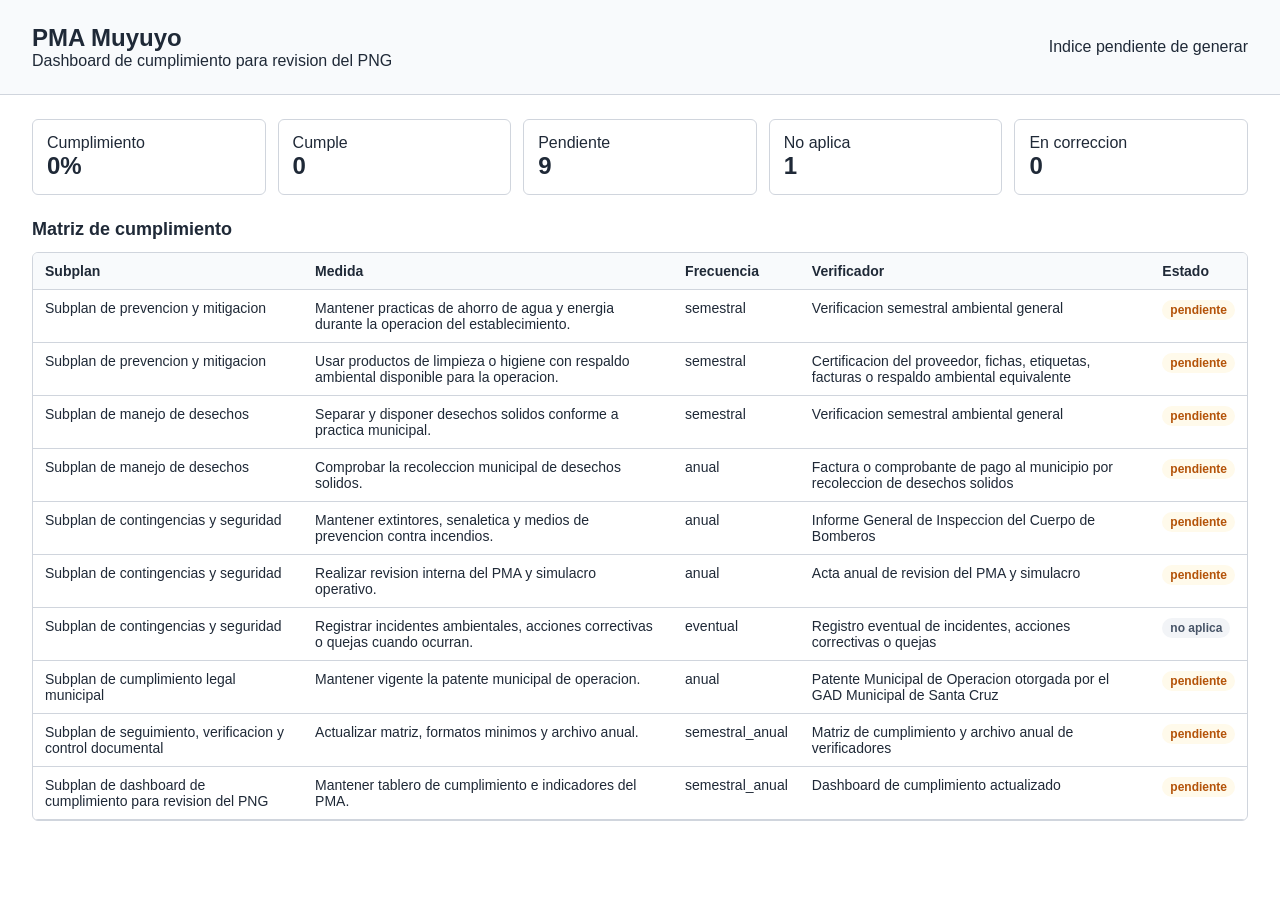
==== index.html @ cb05a980 "Add files via upload REPOSITORIO PLAN AMBIENTAL HMUYUYO 2026" ====
<!doctype html>
<html lang="es">
  <head>
    <meta charset="utf-8">
    <meta name="viewport" content="width=device-width, initial-scale=1">
    <title>PMA Muyuyo - Dashboard de cumplimiento</title>
    <link rel="stylesheet" href="./styles.css">
  </head>
  <body>
    <header class="topbar">
      <div>
        <h1>PMA Muyuyo</h1>
        <p>Dashboard de cumplimiento para revision del PNG</p>
      </div>
      <span id="last-update">Sin indice generado</span>
    </header>

    <main>
      <section class="summary" id="summary"></section>
      <section>
        <h2>Matriz de cumplimiento</h2>
        <div class="table-wrap">
          <table>
            <thead>
              <tr>
                <th>Subplan</th>
                <th>Medida</th>
                <th>Frecuencia</th>
                <th>Verificador</th>
                <th>Estado</th>
              </tr>
            </thead>
            <tbody id="matrix-body"></tbody>
          </table>
        </div>
      </section>
    </main>

    <script src="./app.js"></script>
  </body>
</html>
---- styles.css ----
:root {
  color-scheme: light;
  --ink: #1f2937;
  --muted: #667085;
  --line: #d0d5dd;
  --soft: #f8fafc;
  --ok: #157347;
  --pending: #b45309;
  --na: #475467;
  --fix: #b42318;
}

* {
  box-sizing: border-box;
}

body {
  margin: 0;
  font-family: Arial, Helvetica, sans-serif;
  color: var(--ink);
  background: #ffffff;
}

.topbar {
  display: flex;
  align-items: center;
  justify-content: space-between;
  gap: 24px;
  padding: 24px 32px;
  border-bottom: 1px solid var(--line);
  background: var(--soft);
}

h1,
h2,
p {
  margin: 0;
}

h1 {
  font-size: 24px;
}

h2 {
  margin-bottom: 12px;
  font-size: 18px;
}

main {
  padding: 24px 32px;
}

.summary {
  display: grid;
  grid-template-columns: repeat(auto-fit, minmax(180px, 1fr));
  gap: 12px;
  margin-bottom: 24px;
}

.metric {
  border: 1px solid var(--line);
  padding: 14px;
  border-radius: 6px;
}

.metric strong {
  display: block;
  font-size: 24px;
}

.table-wrap {
  overflow-x: auto;
  border: 1px solid var(--line);
  border-radius: 6px;
}

table {
  width: 100%;
  border-collapse: collapse;
  min-width: 920px;
}

th,
td {
  padding: 10px 12px;
  border-bottom: 1px solid var(--line);
  text-align: left;
  vertical-align: top;
  font-size: 14px;
}

th {
  background: var(--soft);
}

.status {
  display: inline-block;
  padding: 3px 8px;
  border-radius: 999px;
  font-size: 12px;
  font-weight: 700;
}

.cumple {
  color: var(--ok);
  background: #ecfdf3;
}

.pendiente {
  color: var(--pending);
  background: #fffaeb;
}

.no_aplica {
  color: var(--na);
  background: #f2f4f7;
}

.en_correccion {
  color: var(--fix);
  background: #fef3f2;
}
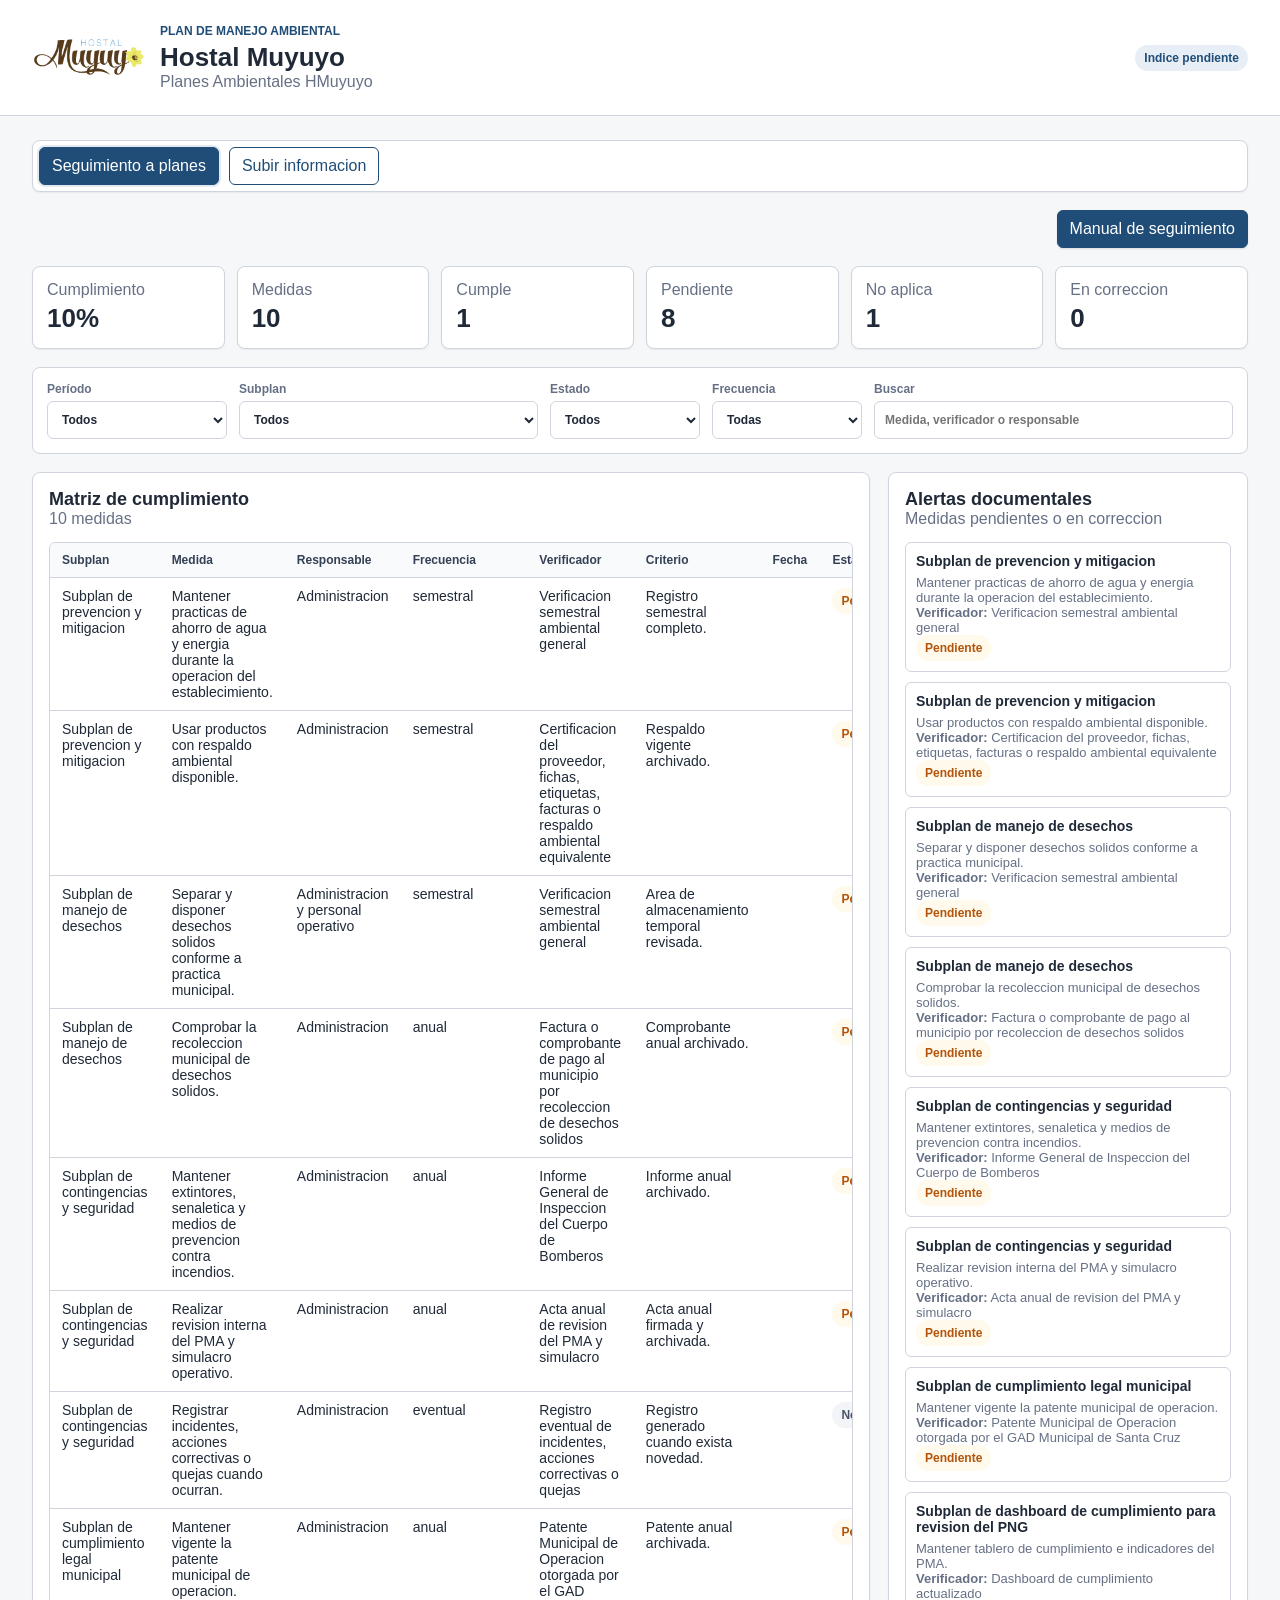
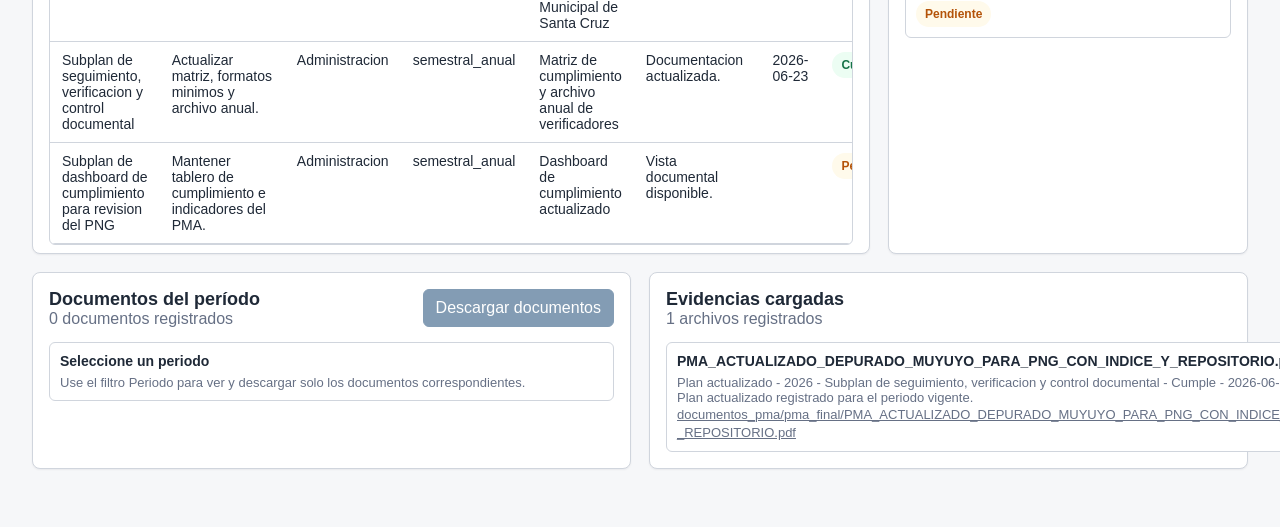
==== commit e38f1bea: "Add files via upload UPDATE" ====
--- a/index.html
+++ b/index.html
@@ -1,41 +1,283 @@
-<!doctype html>
-<html lang="es">
-  <head>
-    <meta charset="utf-8">
-    <meta name="viewport" content="width=device-width, initial-scale=1">
-    <title>PMA Muyuyo - Dashboard de cumplimiento</title>
-    <link rel="stylesheet" href="./styles.css">
-  </head>
-  <body>
-    <header class="topbar">
-      <div>
-        <h1>PMA Muyuyo</h1>
-        <p>Dashboard de cumplimiento para revision del PNG</p>
+<!doctype html>
+<html lang="es">
+  <head>
+    <meta charset="utf-8">
+    <meta name="viewport" content="width=device-width, initial-scale=1">
+    <title>PMA Muyuyo - Seguimiento documental</title>
+    <link rel="stylesheet" href="./styles.css">
+  </head>
+  <body>
+    <header class="app-header">
+      <div class="brand">
+        <img class="brand-logo" src="[data-uri]" alt="Hostal Muyuyo">
+        <div>
+        <p class="eyebrow">Plan de Manejo Ambiental</p>
+        <h1>Hostal Muyuyo</h1>
+        <p class="subtitle">Planes Ambientales HMuyuyo</p>
+        </div>
       </div>
-      <span id="last-update">Sin indice generado</span>
+      <div class="header-actions">
+        <span id="last-update" class="pill">Indice pendiente</span>
+      </div>
     </header>
 
     <main>
-      <section class="summary" id="summary"></section>
-      <section>
-        <h2>Matriz de cumplimiento</h2>
-        <div class="table-wrap">
-          <table>
-            <thead>
-              <tr>
-                <th>Subplan</th>
-                <th>Medida</th>
-                <th>Frecuencia</th>
-                <th>Verificador</th>
-                <th>Estado</th>
-              </tr>
-            </thead>
-            <tbody id="matrix-body"></tbody>
-          </table>
-        </div>
+      <nav class="main-menu" aria-label="Menu principal">
+        <button id="nav-dashboard" class="menu-button active" type="button" data-view="dashboard">Seguimiento a planes</button>
+        <button id="nav-upload" class="menu-button" type="button" data-view="upload">Subir informacion</button>
+      </nav>
+
+      <section id="view-dashboard" class="view active">
+      <section class="section-actions">
+        <a class="button-link" href="./docs/MANUAL_SEGUIMIENTO.html" target="_blank" rel="noopener">Manual de seguimiento</a>
+      </section>
+      <section class="metrics" id="summary"></section>
+
+      <section class="toolbar" aria-label="Filtros de cumplimiento">
+        <label>
+          Período
+          <select id="filter-period"></select>
+        </label>
+        <label>
+          Subplan
+          <select id="filter-subplan"></select>
+        </label>
+        <label>
+          Estado
+          <select id="filter-status">
+            <option value="todos">Todos</option>
+            <option value="cumple">Cumple</option>
+            <option value="pendiente">Pendiente</option>
+            <option value="no_aplica">No aplica</option>
+            <option value="en_correccion">En correccion</option>
+          </select>
+        </label>
+        <label>
+          Frecuencia
+          <select id="filter-frequency"></select>
+        </label>
+        <label class="search">
+          Buscar
+          <input id="filter-text" type="search" placeholder="Medida, verificador o responsable">
+        </label>
+      </section>
+
+      <section class="layout">
+        <article class="panel wide">
+          <div class="panel-head">
+            <div>
+              <h2>Matriz de cumplimiento</h2>
+              <p id="matrix-count">0 medidas</p>
+            </div>
+          </div>
+          <div class="table-wrap">
+            <table>
+              <thead>
+                <tr>
+                  <th>Subplan</th>
+                  <th>Medida</th>
+                  <th>Responsable</th>
+                  <th>Frecuencia</th>
+                  <th>Verificador</th>
+                  <th>Criterio</th>
+                  <th>Fecha</th>
+                  <th>Estado</th>
+                  <th>Evidencias</th>
+                </tr>
+              </thead>
+              <tbody id="matrix-body"></tbody>
+            </table>
+          </div>
+        </article>
+
+        <article class="panel">
+          <div class="panel-head">
+            <div>
+              <h2>Alertas documentales</h2>
+              <p>Medidas pendientes o en correccion</p>
+            </div>
+          </div>
+          <div id="alerts" class="stack"></div>
+        </article>
+      </section>
+
+      <section class="layout">
+        <article class="panel">
+          <div class="panel-head">
+            <div>
+              <h2>Documentos del período</h2>
+              <p id="period-doc-count">0 documentos registrados</p>
+            </div>
+            <button id="download-documents" type="button">Descargar documentos</button>
+          </div>
+          <div id="period-documents" class="stack"></div>
+        </article>
+
+        <article class="panel">
+          <div class="panel-head">
+            <div>
+              <h2>Evidencias cargadas</h2>
+              <p id="evidence-count">0 archivos registrados</p>
+            </div>
+          </div>
+          <div id="evidence-list" class="stack"></div>
+        </article>
+      </section>
+      </section>
+
+      <section id="view-upload" class="view" hidden>
+      <section id="upload-login" class="panel auth-panel">
+        <div class="panel-head">
+          <div>
+            <h2>Acceso para subir informacion</h2>
+            <p>Ingreso basico para proteger la carga del indice documental.</p>
+          </div>
+          <a class="button-link" href="./docs/MANUAL_SUBIR_INFORMACION.html" target="_blank" rel="noopener">Manual para subir informacion</a>
+        </div>
+        <form id="login-form" class="login-grid">
+          <label>
+            Usuario
+            <input id="login-user" autocomplete="username" required>
+          </label>
+          <label>
+            Contrasena
+            <input id="login-pass" type="password" autocomplete="current-password" required>
+          </label>
+          <button type="submit">Ingresar</button>
+        </form>
+        <p id="login-message" class="form-message" aria-live="polite"></p>
+      </section>
+
+      <div id="upload-workspace" hidden>
+      <section class="panel">
+        <div class="panel-head">
+          <div>
+            <h2>Registro de cumplimiento del plan vigente</h2>
+            <p>Alimenta la matriz consolidada desde el periodo 2026-2028 en adelante.</p>
+          </div>
+        </div>
+        <form id="matrix-form" class="editor-grid">
+          <label>
+            Medida del PMA
+            <select id="matrix-measure"></select>
+          </label>
+          <label>
+            Estado
+            <select id="matrix-status">
+              <option value="cumple">Cumple</option>
+              <option value="pendiente">Pendiente</option>
+              <option value="no_aplica">No aplica</option>
+              <option value="en_correccion">En correccion</option>
+            </select>
+          </label>
+          <label>
+            Fecha de revision
+            <input id="matrix-date" type="date" required>
+          </label>
+          <label>
+            Periodo
+            <select id="matrix-period"></select>
+          </label>
+          <label>
+            Responsable de revision
+            <input id="matrix-responsible" value="Administracion">
+          </label>
+          <label>
+            Ruta del verificador
+            <input id="matrix-path" required placeholder="evidencias/2026/05_verificacion_semestral/archivo.pdf">
+          </label>
+          <label>
+            Nombre del verificador
+            <input id="matrix-name" placeholder="archivo.pdf">
+          </label>
+          <label class="wide-field">
+            Observacion breve
+            <textarea id="matrix-notes" rows="3" placeholder="Resumen del cumplimiento o novedad documentada"></textarea>
+          </label>
+          <button type="submit">Agregar a matriz</button>
+        </form>
+      </section>
+
+      <section class="panel">
+        <div class="panel-head">
+          <div>
+            <h2>Carga asistida de evidencias</h2>
+            <p>Selecciona archivos, define la carpeta del repositorio y genera el indice actualizado sin escribir JSON.</p>
+          </div>
+          <button id="download-index" type="button">Descargar indice</button>
+        </div>
+        <div class="assistant-grid">
+          <label>
+            Importar indice existente
+            <input id="import-index-file" type="file" accept="application/json,.json">
+          </label>
+          <label>
+            Carpeta destino en GitHub
+            <select id="assisted-folder"></select>
+          </label>
+          <label>
+            Archivos a registrar
+            <input id="assisted-files" type="file" multiple>
+          </label>
+          <button id="assisted-add-files" type="button">Agregar seleccionados</button>
+        </div>
+        <div id="assisted-preview" class="stack assisted-preview"></div>
+      </section>
+
+      <section class="panel">
+        <div class="panel-head">
+          <div>
+            <h2>Editor manual de indice</h2>
+            <p>Agrega evidencias y descarga el archivo <strong>evidence-index.json</strong> para subirlo manualmente a GitHub.</p>
+          </div>
+        </div>
+        <form id="evidence-form" class="editor-grid">
+          <label>
+            Ruta del archivo
+            <input id="evidence-path" required placeholder="evidencias/2026/01_patente_municipal/archivo.pdf">
+          </label>
+          <label>
+            Nombre
+            <input id="evidence-name" placeholder="archivo.pdf">
+          </label>
+          <label>
+            Tipo
+            <select id="evidence-type">
+              <option value="patente_municipal">Patente municipal</option>
+              <option value="bomberos">Bomberos</option>
+              <option value="desechos_solidos">Desechos solidos</option>
+              <option value="productos_proveedor">Productos proveedor</option>
+              <option value="verificacion_semestral">Verificacion semestral</option>
+              <option value="acta_pma_simulacro">Acta PMA y simulacro</option>
+              <option value="incidentes_acciones_quejas">Incidentes, acciones o quejas</option>
+              <option value="informe_cumplimiento">Informe de cumplimiento</option>
+              <option value="oficio_presentacion">Oficio de presentacion</option>
+              <option value="anexos">Anexos</option>
+            </select>
+          </label>
+          <label>
+            Subplan
+            <select id="evidence-subplan"></select>
+          </label>
+          <label>
+            Anio
+            <input id="evidence-year" type="number" min="2015" max="2035" value="2026">
+          </label>
+          <label>
+            Período
+            <select id="evidence-period"></select>
+          </label>
+          <button type="submit">Agregar al indice</button>
+        </form>
+      </section>
+      </div>
       </section>
     </main>
-
-    <script src="./app.js"></script>
-  </body>
-</html>
+
+    <template id="empty-template">
+      <div class="empty">Sin registros para mostrar.</div>
+    </template>
+
+    <script src="./app.js"></script>
+  </body>
+</html>
--- a/styles.css
+++ b/styles.css
@@ -1,13 +1,21 @@
 :root {
   color-scheme: light;
+  --bg: #f6f7f9;
+  --panel: #ffffff;
   --ink: #1f2937;
   --muted: #667085;
   --line: #d0d5dd;
   --soft: #f8fafc;
+  --soft-2: #eef2f6;
+  --blue: #1f4d78;
+  --glow: #39ff14;
+  --glow-strong: rgba(57, 255, 20, 0.72);
+  --glow-soft: rgba(57, 255, 20, 0.28);
   --ok: #157347;
   --pending: #b45309;
   --na: #475467;
   --fix: #b42318;
+  --shadow: 0 1px 2px rgba(16, 24, 40, 0.06);
 }
 
 * {
@@ -18,17 +26,97 @@
   margin: 0;
   font-family: Arial, Helvetica, sans-serif;
   color: var(--ink);
-  background: #ffffff;
-}
-
-.topbar {
+  background: var(--bg);
+}
+
+button,
+input,
+select {
+  font: inherit;
+}
+
+button,
+.button-link {
+  border: 1px solid var(--blue);
+  border-radius: 6px;
+  padding: 9px 12px;
+  color: #ffffff;
+  background: var(--blue);
+  cursor: pointer;
+  box-shadow: 0 1px 2px rgba(16, 24, 40, 0.12);
+  transition: background-color 160ms ease, border-color 160ms ease, box-shadow 160ms ease, color 160ms ease, transform 80ms ease;
+}
+
+button:hover,
+button:focus-visible,
+.button-link:hover,
+.button-link:focus-visible {
+  color: #09250d;
+  background: var(--glow);
+  border-color: var(--glow);
+  box-shadow: 0 0 0 3px var(--glow-soft), 0 0 18px var(--glow-strong), 0 8px 18px rgba(57, 255, 20, 0.22);
+  outline: none;
+}
+
+button:active,
+.button-link:active {
+  color: #0b2a0f;
+  background: var(--glow);
+  border-color: var(--glow);
+  transform: translateY(1px) scale(0.99);
+  box-shadow: 0 0 0 3px rgba(57, 255, 20, 0.38), 0 0 22px var(--glow-strong), 0 2px 6px rgba(57, 255, 20, 0.28);
+}
+
+.button-link {
+  display: inline-flex;
+  align-items: center;
+  min-height: 38px;
+  text-decoration: none;
+}
+
+button:disabled {
+  cursor: not-allowed;
+  opacity: 0.55;
+  box-shadow: none;
+  transform: none;
+}
+
+button:disabled:hover {
+  background: var(--blue);
+  border-color: var(--blue);
+  box-shadow: none;
+}
+
+.app-header {
   display: flex;
   align-items: center;
   justify-content: space-between;
   gap: 24px;
   padding: 24px 32px;
   border-bottom: 1px solid var(--line);
-  background: var(--soft);
+  background: var(--panel);
+}
+
+.brand {
+  display: flex;
+  align-items: center;
+  gap: 16px;
+  min-width: 0;
+}
+
+.brand-logo {
+  width: 112px;
+  height: auto;
+  flex: 0 0 auto;
+  object-fit: contain;
+}
+
+.eyebrow {
+  margin: 0 0 4px;
+  color: var(--blue);
+  font-size: 12px;
+  font-weight: 700;
+  text-transform: uppercase;
 }
 
 h1,
@@ -38,34 +126,166 @@
 }
 
 h1 {
-  font-size: 24px;
+  font-size: 26px;
 }
 
 h2 {
-  margin-bottom: 12px;
   font-size: 18px;
 }
 
+.subtitle,
+.panel-head p,
+.metric span {
+  color: var(--muted);
+}
+
+.header-actions {
+  display: flex;
+  align-items: center;
+  gap: 10px;
+  flex-wrap: wrap;
+  justify-content: flex-end;
+}
+
+.pill,
+.status {
+  display: inline-flex;
+  align-items: center;
+  min-height: 26px;
+  border-radius: 999px;
+  padding: 4px 9px;
+  font-size: 12px;
+  font-weight: 700;
+}
+
+.pill {
+  color: var(--blue);
+  background: #e8eef5;
+}
+
 main {
-  padding: 24px 32px;
-}
-
-.summary {
+  padding: 24px 32px 40px;
+}
+
+.section-actions {
+  display: flex;
+  justify-content: flex-end;
+  margin-bottom: 18px;
+}
+
+.main-menu {
+  display: flex;
+  gap: 10px;
+  margin-bottom: 18px;
+  padding: 6px;
+  border: 1px solid var(--line);
+  border-radius: 8px;
+  background: var(--panel);
+  box-shadow: var(--shadow);
+}
+
+.menu-button {
+  color: var(--blue);
+  background: transparent;
+  box-shadow: none;
+}
+
+.menu-button.active {
+  color: #ffffff;
+  background: var(--blue);
+  box-shadow: 0 0 0 2px rgba(31, 77, 120, 0.12);
+}
+
+.view[hidden] {
+  display: none;
+}
+
+.metrics {
   display: grid;
   grid-template-columns: repeat(auto-fit, minmax(180px, 1fr));
   gap: 12px;
-  margin-bottom: 24px;
+  margin-bottom: 18px;
+}
+
+.metric,
+.panel {
+  border: 1px solid var(--line);
+  border-radius: 8px;
+  background: var(--panel);
+  box-shadow: var(--shadow);
 }
 
 .metric {
-  border: 1px solid var(--line);
   padding: 14px;
-  border-radius: 6px;
 }
 
 .metric strong {
   display: block;
-  font-size: 24px;
+  margin-top: 4px;
+  font-size: 26px;
+}
+
+.toolbar {
+  display: grid;
+  grid-template-columns: 180px 1fr 150px 150px minmax(220px, 1.2fr);
+  gap: 12px;
+  margin-bottom: 18px;
+  padding: 14px;
+  border: 1px solid var(--line);
+  border-radius: 8px;
+  background: var(--panel);
+}
+
+label {
+  display: grid;
+  gap: 5px;
+  color: var(--muted);
+  font-size: 12px;
+  font-weight: 700;
+}
+
+input,
+select,
+textarea {
+  width: 100%;
+  min-height: 38px;
+  border: 1px solid var(--line);
+  border-radius: 6px;
+  padding: 8px 10px;
+  color: var(--ink);
+  background: #ffffff;
+}
+
+textarea {
+  resize: vertical;
+}
+
+.layout {
+  display: grid;
+  grid-template-columns: minmax(0, 1fr) 360px;
+  gap: 18px;
+  margin-bottom: 18px;
+}
+
+.layout + .layout {
+  grid-template-columns: minmax(0, 1fr) minmax(0, 1fr);
+}
+
+.panel {
+  min-width: 0;
+  padding: 16px;
+}
+
+.panel.wide {
+  padding-bottom: 8px;
+}
+
+.panel-head {
+  display: flex;
+  align-items: flex-start;
+  justify-content: space-between;
+  gap: 12px;
+  margin-bottom: 14px;
 }
 
 .table-wrap {
@@ -76,8 +296,8 @@
 
 table {
   width: 100%;
+  min-width: 1320px;
   border-collapse: collapse;
-  min-width: 920px;
 }
 
 th,
@@ -91,14 +311,8 @@
 
 th {
   background: var(--soft);
-}
-
-.status {
-  display: inline-block;
-  padding: 3px 8px;
-  border-radius: 999px;
+  color: #344054;
   font-size: 12px;
-  font-weight: 700;
 }
 
 .cumple {
@@ -120,3 +334,119 @@
   color: var(--fix);
   background: #fef3f2;
 }
+
+.stack {
+  display: grid;
+  gap: 10px;
+}
+
+.item {
+  border: 1px solid var(--line);
+  border-radius: 6px;
+  padding: 10px;
+  background: #ffffff;
+}
+
+.item h3 {
+  margin: 0 0 6px;
+  font-size: 14px;
+}
+
+.item p,
+.item a {
+  color: var(--muted);
+  font-size: 13px;
+}
+
+.item a {
+  word-break: break-word;
+}
+
+.evidence-links {
+  display: grid;
+  gap: 4px;
+}
+
+.editor-grid {
+  display: grid;
+  grid-template-columns: minmax(260px, 1.5fr) minmax(180px, 1fr) 180px 210px 95px 180px auto;
+  gap: 12px;
+  align-items: end;
+}
+
+.wide-field {
+  grid-column: 1 / -2;
+}
+
+.assistant-grid {
+  display: grid;
+  grid-template-columns: minmax(220px, 1fr) minmax(280px, 1.4fr) minmax(220px, 1fr) auto;
+  gap: 12px;
+  align-items: end;
+}
+
+.assisted-preview {
+  margin-top: 12px;
+}
+
+.auth-panel {
+  max-width: 760px;
+}
+
+.login-grid {
+  display: grid;
+  grid-template-columns: minmax(180px, 1fr) minmax(180px, 1fr) auto;
+  gap: 12px;
+  align-items: end;
+}
+
+.form-message {
+  margin-top: 10px;
+  color: var(--fix);
+  font-size: 13px;
+}
+
+.empty {
+  padding: 12px;
+  border: 1px dashed var(--line);
+  border-radius: 6px;
+  color: var(--muted);
+  background: var(--soft);
+}
+
+@media (max-width: 960px) {
+  .app-header,
+  .main-menu,
+  .toolbar,
+  .layout,
+  .layout + .layout,
+  .editor-grid,
+  .assistant-grid,
+  .login-grid {
+    grid-template-columns: 1fr;
+  }
+
+  .app-header {
+    display: grid;
+  }
+
+  .main-menu {
+    display: grid;
+  }
+
+  .brand {
+    align-items: flex-start;
+  }
+
+  .brand-logo {
+    width: 88px;
+  }
+
+  .header-actions {
+    justify-content: flex-start;
+  }
+
+  main {
+    padding: 18px;
+  }
+}
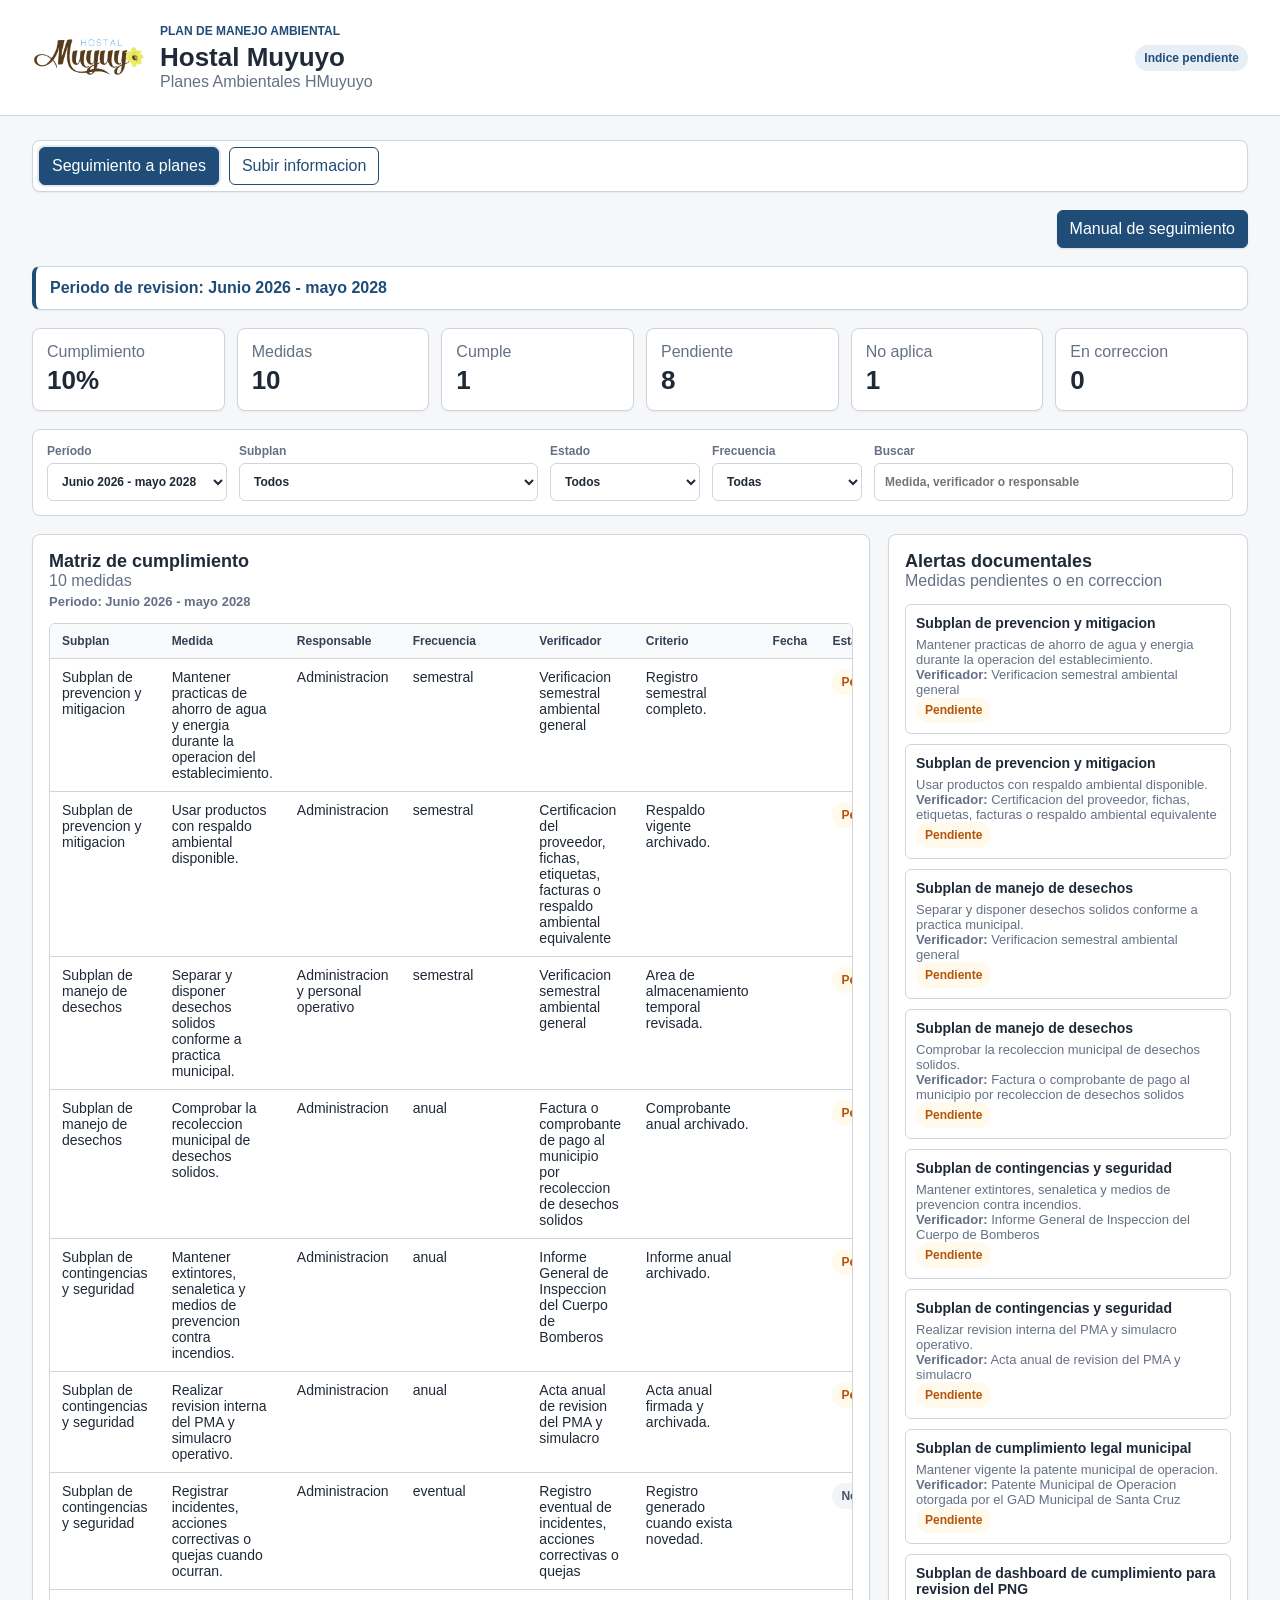
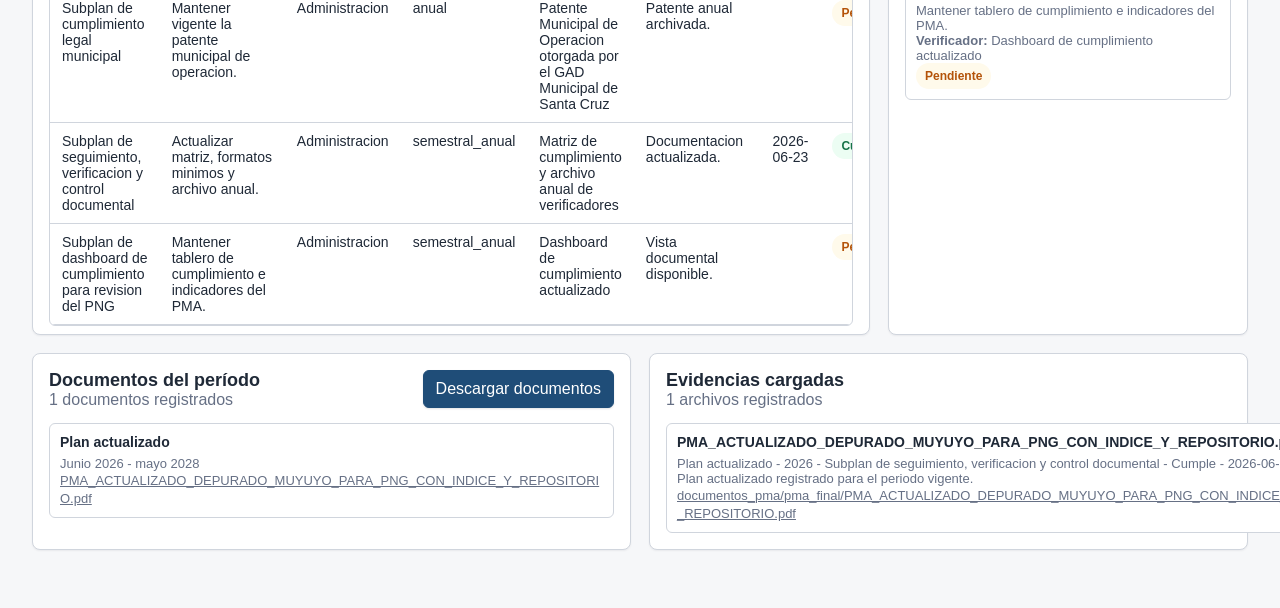
==== commit 15b98fce: "Add files via upload upd" ====
--- a/index.html
+++ b/index.html
@@ -31,6 +31,7 @@
       <section class="section-actions">
         <a class="button-link" href="./docs/MANUAL_SEGUIMIENTO.html" target="_blank" rel="noopener">Manual de seguimiento</a>
       </section>
+      <p id="active-period-context" class="period-context">Periodo de revision: Junio 2026 - mayo 2028</p>
       <section class="metrics" id="summary"></section>
 
       <section class="toolbar" aria-label="Filtros de cumplimiento">
@@ -65,11 +66,12 @@
       <section class="layout">
         <article class="panel wide">
           <div class="panel-head">
-            <div>
-              <h2>Matriz de cumplimiento</h2>
-              <p id="matrix-count">0 medidas</p>
-            </div>
-          </div>
+            <div>
+              <h2>Matriz de cumplimiento</h2>
+              <p id="matrix-count">0 medidas</p>
+              <p id="matrix-period-context" class="matrix-context">Periodo: Junio 2026 - mayo 2028</p>
+            </div>
+          </div>
           <div class="table-wrap">
             <table>
               <thead>
--- a/styles.css
+++ b/styles.css
@@ -173,6 +173,25 @@
   margin-bottom: 18px;
 }
 
+.period-context {
+  margin-bottom: 18px;
+  padding: 12px 14px;
+  border: 1px solid var(--line);
+  border-left: 4px solid var(--blue);
+  border-radius: 8px;
+  color: var(--blue);
+  background: var(--panel);
+  box-shadow: var(--shadow);
+  font-weight: 700;
+}
+
+.matrix-context {
+  margin-top: 4px;
+  color: var(--blue);
+  font-size: 13px;
+  font-weight: 700;
+}
+
 .main-menu {
   display: flex;
   gap: 10px;
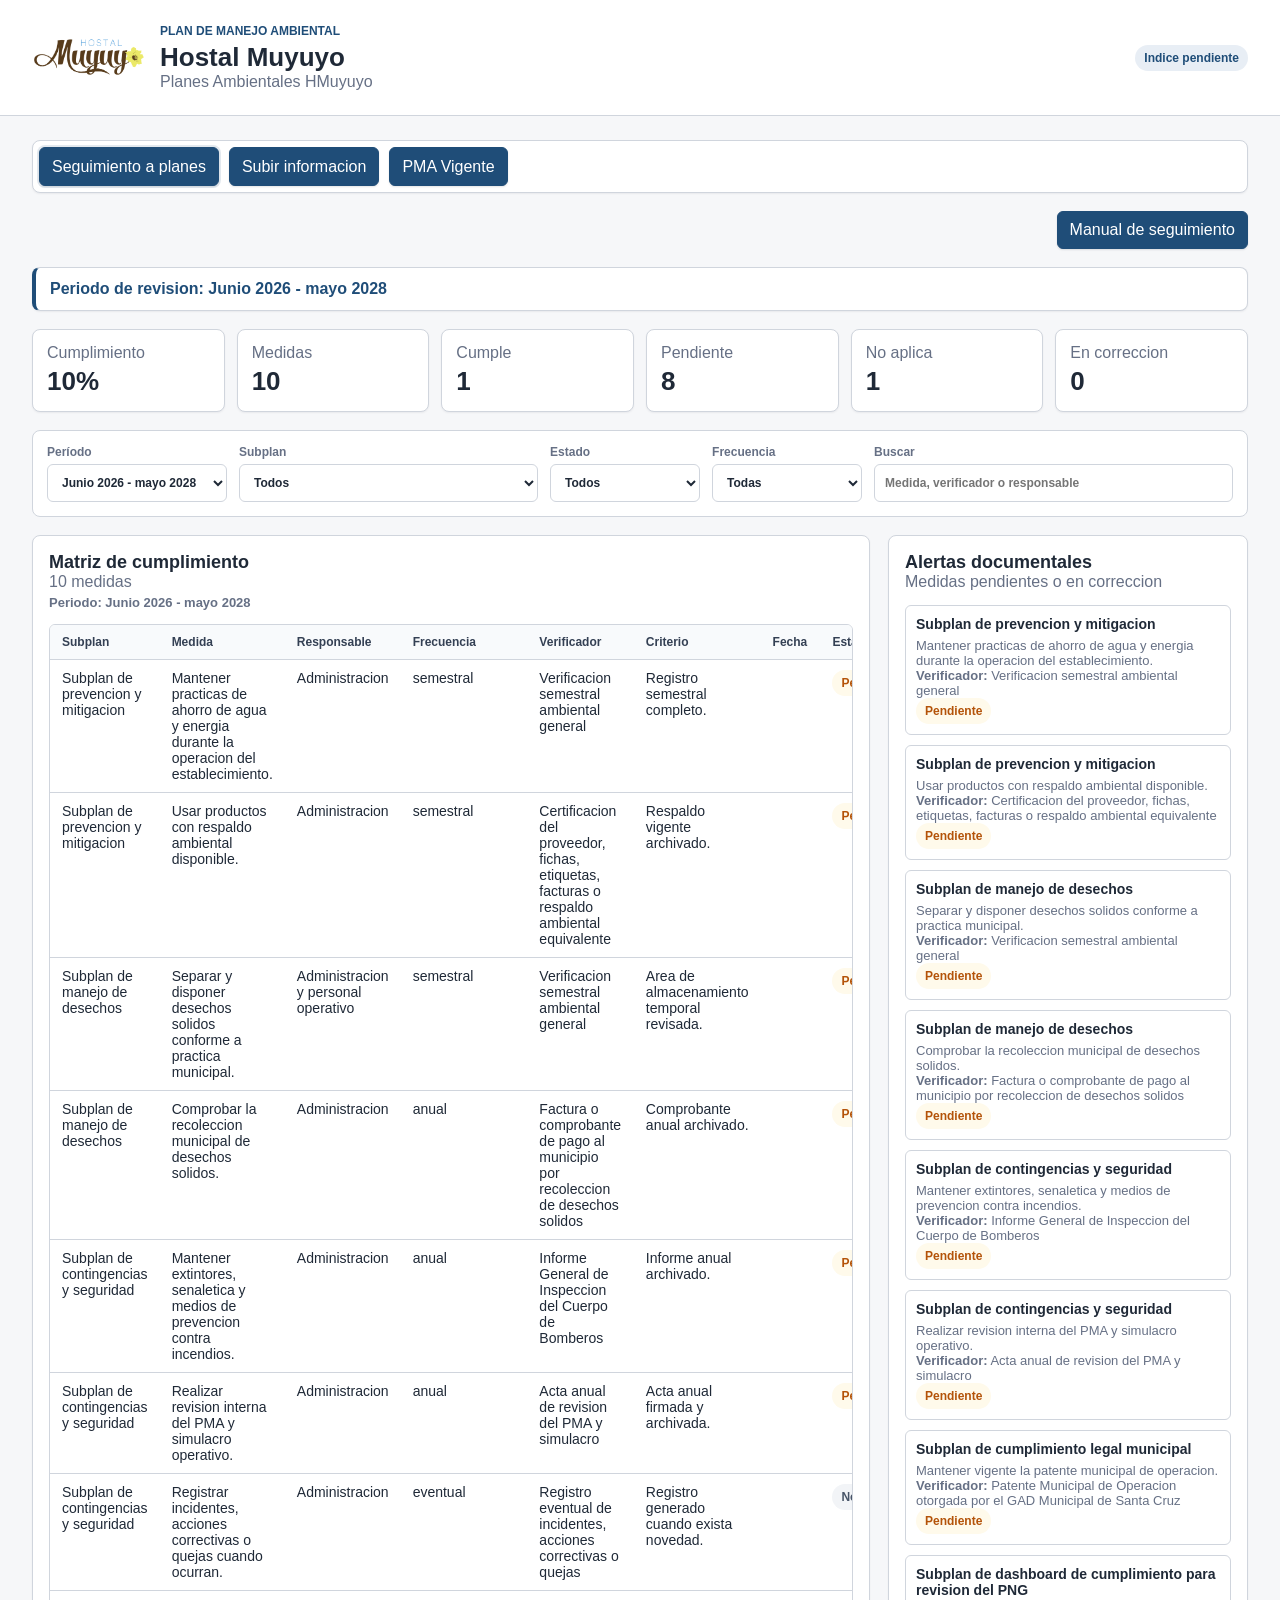
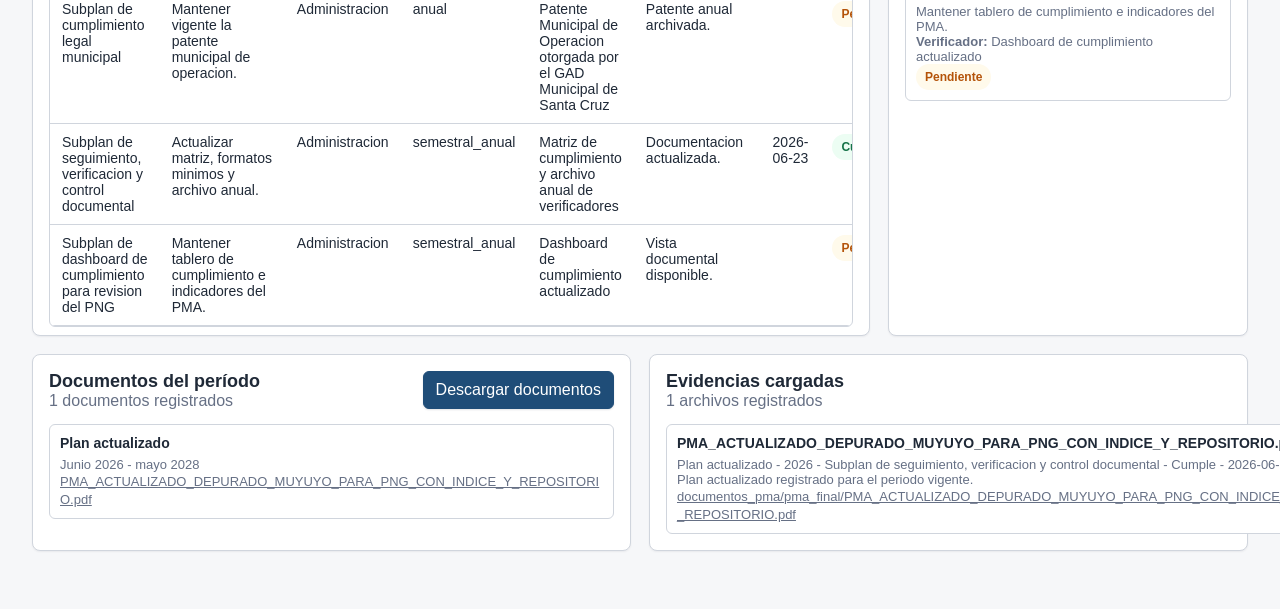
==== commit 912f1239: "Add files via upload update" ====
--- a/index.html
+++ b/index.html
@@ -25,6 +25,7 @@
       <nav class="main-menu" aria-label="Menu principal">
         <button id="nav-dashboard" class="menu-button active" type="button" data-view="dashboard">Seguimiento a planes</button>
         <button id="nav-upload" class="menu-button" type="button" data-view="upload">Subir informacion</button>
+        <a class="menu-button menu-link" href="./docs/PMA_VIGENTE.html" target="_blank" rel="noopener">PMA Vigente</a>
       </nav>
 
       <section id="view-dashboard" class="view active">
--- a/styles.css
+++ b/styles.css
@@ -31,12 +31,15 @@
 
 button,
 input,
-select {
+select,
+.menu-button,
+.button-link {
   font: inherit;
 }
 
 button,
-.button-link {
+.button-link,
+.menu-button {
   border: 1px solid var(--blue);
   border-radius: 6px;
   padding: 9px 12px;
@@ -50,7 +53,9 @@
 button:hover,
 button:focus-visible,
 .button-link:hover,
-.button-link:focus-visible {
+.button-link:focus-visible,
+.menu-button:hover,
+.menu-button:focus-visible {
   color: #09250d;
   background: var(--glow);
   border-color: var(--glow);
@@ -59,7 +64,8 @@
 }
 
 button:active,
-.button-link:active {
+.button-link:active,
+.menu-button:active {
   color: #0b2a0f;
   background: var(--glow);
   border-color: var(--glow);
@@ -67,7 +73,8 @@
   box-shadow: 0 0 0 3px rgba(57, 255, 20, 0.38), 0 0 22px var(--glow-strong), 0 2px 6px rgba(57, 255, 20, 0.28);
 }
 
-.button-link {
+.button-link,
+.menu-button {
   display: inline-flex;
   align-items: center;
   min-height: 38px;
@@ -204,15 +211,23 @@
 }
 
 .menu-button {
-  color: var(--blue);
-  background: transparent;
-  box-shadow: none;
+  justify-content: center;
+  line-height: 1.2;
 }
 
 .menu-button.active {
   color: #ffffff;
   background: var(--blue);
-  box-shadow: 0 0 0 2px rgba(31, 77, 120, 0.12);
+  border-color: var(--blue);
+  box-shadow: 0 0 0 2px rgba(31, 77, 120, 0.12), 0 1px 2px rgba(16, 24, 40, 0.12);
+}
+
+.menu-button.active:hover,
+.menu-button.active:focus-visible {
+  color: #09250d;
+  background: var(--glow);
+  border-color: var(--glow);
+  box-shadow: 0 0 0 3px var(--glow-soft), 0 0 18px var(--glow-strong), 0 8px 18px rgba(57, 255, 20, 0.22);
 }
 
 .view[hidden] {
